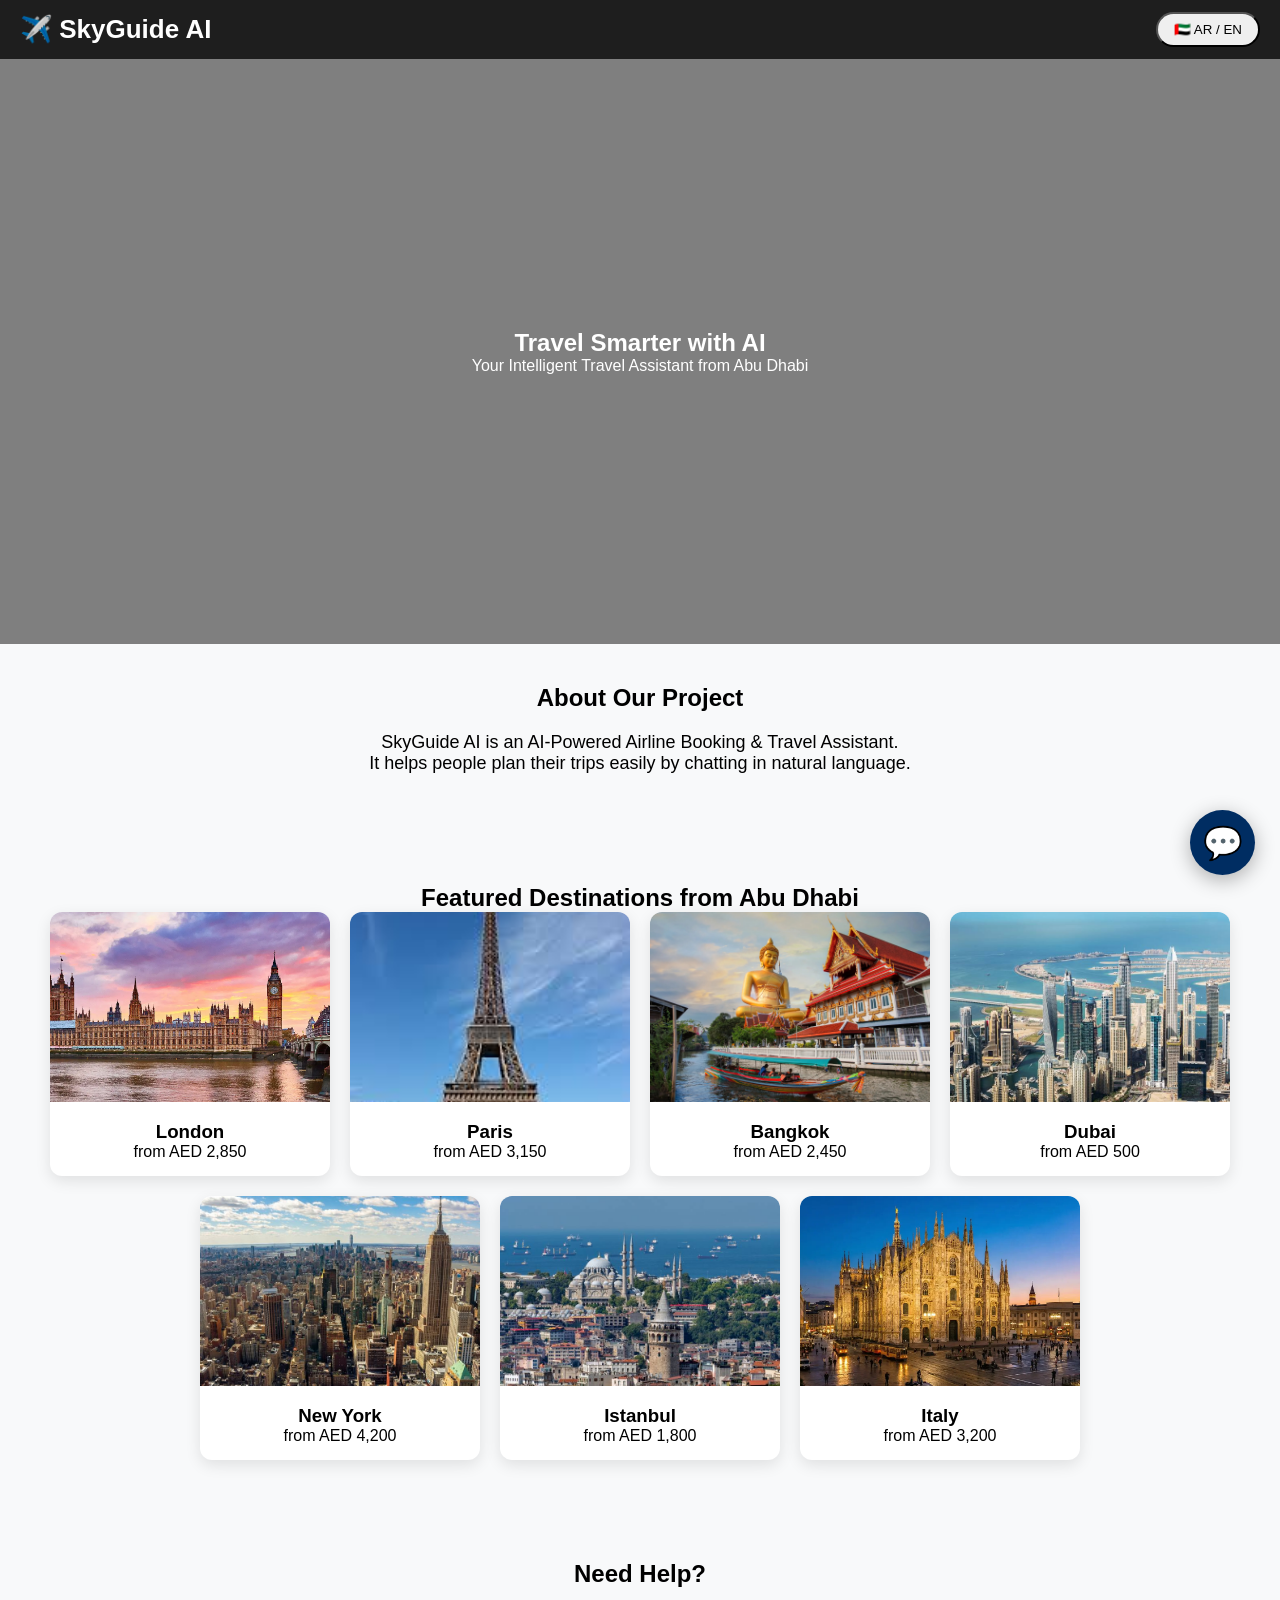
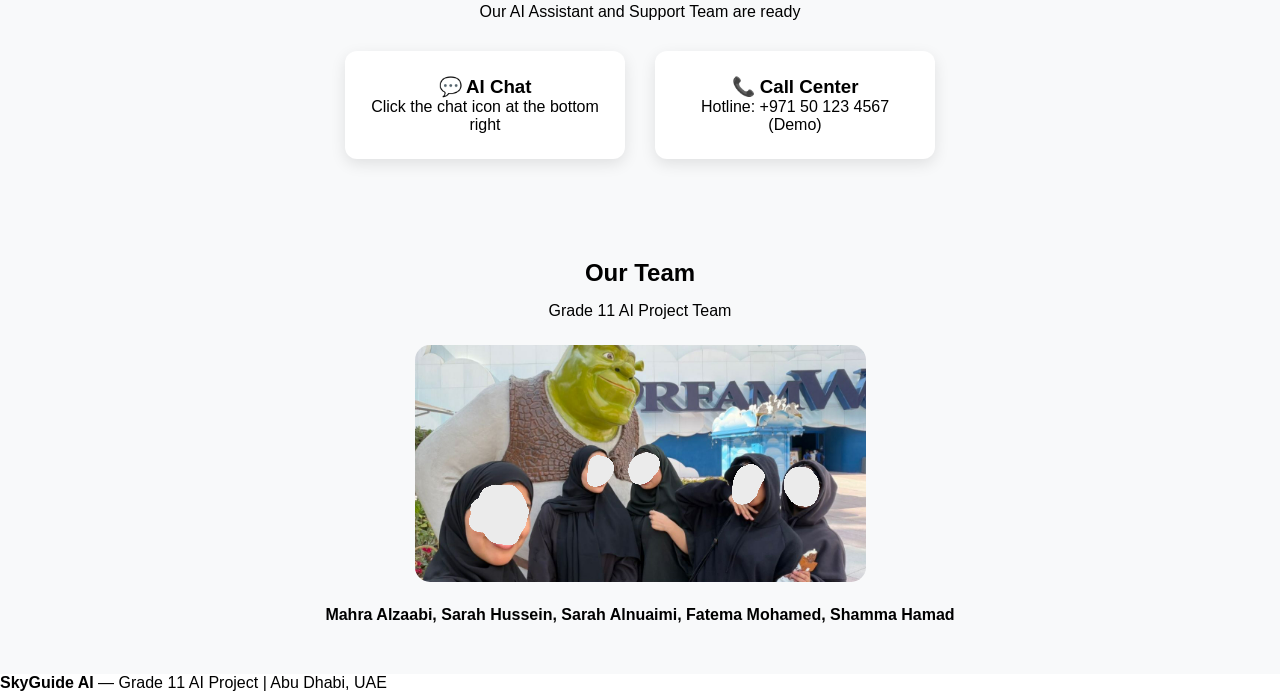
==== index.html @ c8ffbfa3 "Update index.html" ====
<!DOCTYPE html>
<html lang="en">
<head>
  <meta charset="UTF-8">
  <meta name="viewport" content="width=device-width, initial-scale=1.0">
  <title>SkyGuide AI - Smart Travel Assistant</title>
  <style>
    * { margin: 0; padding: 0; box-sizing: border-box; }
    body { font-family: 'Segoe UI', Arial, sans-serif; }

    header {
      background: #1e1e1e;
      color: white;
      padding: 12px 20px;
      display: flex;
      justify-content: space-between;
      align-items: center;
      position: sticky;
      top: 0;
      z-index: 100;
    }
    .logo { font-size: 26px; font-weight: bold; }

    .hero {
      background: linear-gradient(rgba(0,0,0,0.5), rgba(0,0,0,0.5)), url('https://source.unsplash.com/random/1600x900/?airplane') center/cover;
      height: 65vh;
      display: flex;
      align-items: center;
      justify-content: center;
      text-align: center;
      color: white;
    }

    section { padding: 50px 20px; }
    .destinations { background: #f8f9fa; text-align: center; }

    .cards {
      display: flex;
      justify-content: center;
      gap: 20px;
      flex-wrap: wrap;
    }
    .card {
      width: 280px;
      border-radius: 12px;
      overflow: hidden;
      box-shadow: 0 5px 15px rgba(0,0,0,0.1);
      background: white;
      cursor: pointer;
    }
    .card:hover { transform: scale(1.05); }
    .card img { width: 100%; height: 190px; object-fit: cover; }

    /* Help Section */
    .help-section {
      background: #f8f9fa;
      text-align: center;
      padding: 50px 20px;
    }

    /* Floating Chat Icon */
    .chat-icon {
      position: fixed;
      bottom: 25px;
      right: 25px;
      width: 65px;
      height: 65px;
      background: #002d62;
      color: white;
      border-radius: 50%;
      display: flex;
      align-items: center;
      justify-content: center;
      font-size: 32px;
      box-shadow: 0 5px 20px rgba(0,0,0,0.3);
      cursor: pointer;
      z-index: 999;
    }

    /* Chat Window */
    .chat-container {
      position: fixed;
      bottom: 100px;
      right: 25px;
      width: 380px;
      background: white;
      border-radius: 16px;
      box-shadow: 0 10px 30px rgba(0,0,0,0.3);
      overflow: hidden;
      z-index: 1000;
      display: none;
    }
    .chat-header {
      background: #002d62;
      color: white;
      padding: 12px 15px;
      display: flex;
      justify-content: space-between;
      align-items: center;
    }
    .chat-body {
      height: 420px;
      overflow-y: auto;
      padding: 15px;
      background: #f0f2f5;
    }
    .message {
      margin: 10px 0;
      padding: 12px 16px;
      border-radius: 18px;
      max-width: 85%;
    }
    .ai { background: #e5e5ea; color: black; }
    .user { background: #007aff; color: white; margin-left: auto; text-align: right; }

    .chat-input {
      padding: 12px;
      background: white;
      display: flex;
      gap: 8px;
    }
    .chat-input input {
      flex: 1;
      padding: 12px 16px;
      border: 1px solid #ccc;
      border-radius: 25px;
    }
    .chat-input button {
      padding: 0 24px;
      background: #002d62;
      color: white;
      border: none;
      border-radius: 25px;
      cursor: pointer;
    }
  </style>
</head>
<body>

  <header>
    <div class="logo">✈️ SkyGuide AI</div>
    <button onclick="switchLanguage()" style="padding:8px 16px; border-radius:20px;">🇦🇪 AR / EN</button>
  </header>

  <section class="hero">
    <div>
      <h1>Travel Smarter with AI</h1>
      <p>Your Intelligent Travel Assistant from Abu Dhabi</p>
    </div>
  </section>

  <section style="background:#f8f9fa; text-align:center; padding:40px 20px;">
    <h2>About Our Project</h2>
    <p style="max-width:800px; margin:20px auto; font-size:18px;">
      SkyGuide AI is an AI-Powered Airline Booking & Travel Assistant.<br>
      It helps people plan their trips easily by chatting in natural language.
    </p>
  </section>

  <section class="destinations">
    <h2>Featured Destinations from Abu Dhabi</h2>
    <div class="cards">
      <div class="card" onclick="showInfo('london')"><img src="lon2.webp" alt="London"><div style="padding:15px;"><h3>London</h3><p class="price">from AED 2,850</p></div></div>
      <div class="card" onclick="showInfo('paris')"><img src="paris1.jpg" alt="Paris"><div style="padding:15px;"><h3>Paris</h3><p class="price">from AED 3,150</p></div></div>
      <div class="card" onclick="showInfo('bangkok')"><img src="thai.jpg" alt="Bangkok"><div style="padding:15px;"><h3>Bangkok</h3><p class="price">from AED 2,450</p></div></div>
      <div class="card" onclick="showInfo('dubai')"><img src="dub1.jpg" alt="Dubai"><div style="padding:15px;"><h3>Dubai</h3><p class="price">from AED 500</p></div></div>
      <div class="card" onclick="showInfo('newyork')"><img src="new1.jpg" alt="New York"><div style="padding:15px;"><h3>New York</h3><p class="price">from AED 4,200</p></div></div>
      <div class="card" onclick="showInfo('istanbul')"><img src="ist1.jpg" alt="Istanbul"><div style="padding:15px;"><h3>Istanbul</h3><p class="price">from AED 1,800</p></div></div>
      <div class="card" onclick="showInfo('italy')"><img src="dum1.webp" alt="Italy"><div style="padding:15px;"><h3>Italy</h3><p class="price">from AED 3,200</p></div></div>
    </div>
  </section>

  <!-- Help / Call Center -->
  <section class="help-section" style="background:#f8f9fa; text-align:center; padding:50px 20px;">
    <h2>Need Help?</h2>
    <p style="margin:15px 0 30px;">Our AI Assistant and Support Team are ready</p>
    <div style="display:flex; justify-content:center; gap:30px; flex-wrap:wrap;">
      <div style="background:white; padding:25px; border-radius:12px; width:280px; box-shadow:0 5px 15px rgba(0,0,0,0.1);">
        <h3>💬 AI Chat</h3>
        <p>Click the chat icon at the bottom right</p>
      </div>
      <div style="background:white; padding:25px; border-radius:12px; width:280px; box-shadow:0 5px 15px rgba(0,0,0,0.1);">
        <h3>📞 Call Center</h3>
        <p>Hotline: +971 50 123 4567<br>(Demo)</p>
      </div>
    </div>
  </section>

  <!-- Our Team -->
  <section style="text-align:center; padding:50px 20px; background:#f8f9fa;">
    <h2>Our Team</h2>
    <p style="margin:15px 0 25px;">Grade 11 AI Project Team</p>
    <img src="ourteam.png" alt="Our Team" style="max-width:650px; border-radius:15px;">
    <p style="margin-top:20px; font-weight:bold;">
      Mahra Alzaabi, Sarah Hussein, Sarah Alnuaimi, Fatema Mohamed, Shamma Hamad
    </p>
  </section>

  <!-- Floating Chat Icon -->
  <div class="chat-icon" id="chatIcon" onclick="toggleChat()">💬</div>

  <!-- Chat Window -->
  <div class="chat-container" id="chatContainer">
    <div class="chat-header">
      <span>SkyGuide AI Assistant</span>
      <button onclick="toggleChat()" style="background:none;border:none;color:white;font-size:24px;">×</button>
    </div>
    <div class="chat-body" id="chatBody">
      <div class="message ai">Hello! How can I help you with your trip today?</div>
    </div>
    <div class="chat-input">
      <input type="text" id="userInput" placeholder="Ask anything..." onkeypress="handleKey(event)">
      <button onclick="sendMessage()">Send</button>
    </div>
  </div>

  <footer>
    <p><strong>SkyGuide AI</strong> — Grade 11 AI Project | Abu Dhabi, UAE</p>
  </footer>

  <script>
    function toggleChat() {
      const chat = document.getElementById('chatContainer');
      const icon = document.getElementById('chatIcon');
      if (chat.style.display === "block") {
        chat.style.display = "none";
        icon.style.display = "flex";
      } else {
        chat.style.display = "block";
        icon.style.display = "none";
      }
    }

    function sendMessage() {
      const input = document.getElementById("userInput");
      const text = input.value.trim();
      if (!text) return;

      const chatBody = document.getElementById("chatBody");
      chatBody.innerHTML += `<div class="message user">${text}</div>`;

      setTimeout(() => {
        let reply = "I'm here to help! Where would you like to travel?";
        const lower = text.toLowerCase();
        if (lower.includes("london")) reply = "London flights start from AED 2,850 (7h 30m direct).";
        else if (lower.includes("paris")) reply = "Paris flights start from AED 3,150 (7h 10m direct).";
        else if (lower.includes("bangkok") || lower.includes("thailand")) reply = "Bangkok flights start from AED 2,450 (6h 45m direct).";

        chatBody.innerHTML += `<div class="message ai">${reply}</div>`;
        chatBody.scrollTop = chatBody.scrollHeight;
      }, 600);

      input.value = "";
    }

    function handleKey(e) {
      if (e.key === "Enter") sendMessage();
    }

    function showInfo(city) {
      alert("More details about " + city + " coming soon.");
    }

    function switchLanguage() {
      alert("AR / EN Language Switch Ready");
    }
  </script>
</body>
</html>
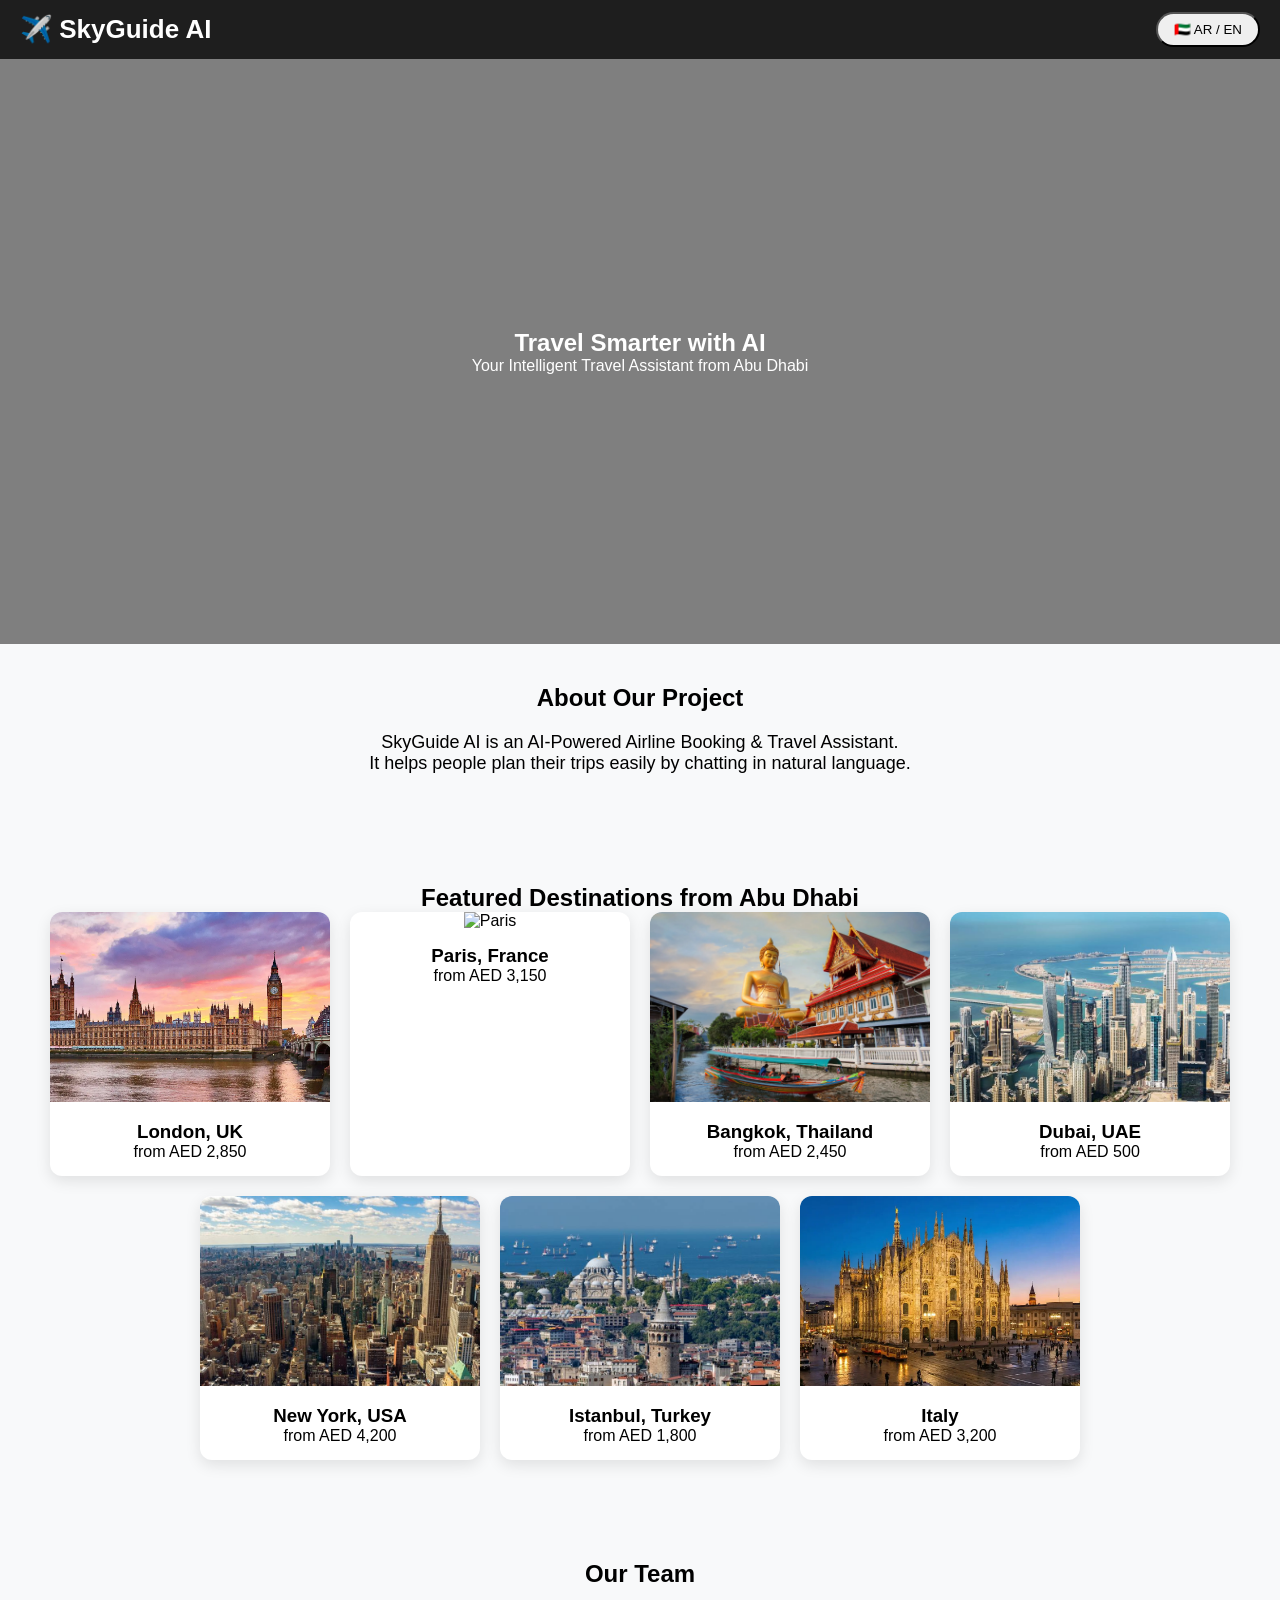
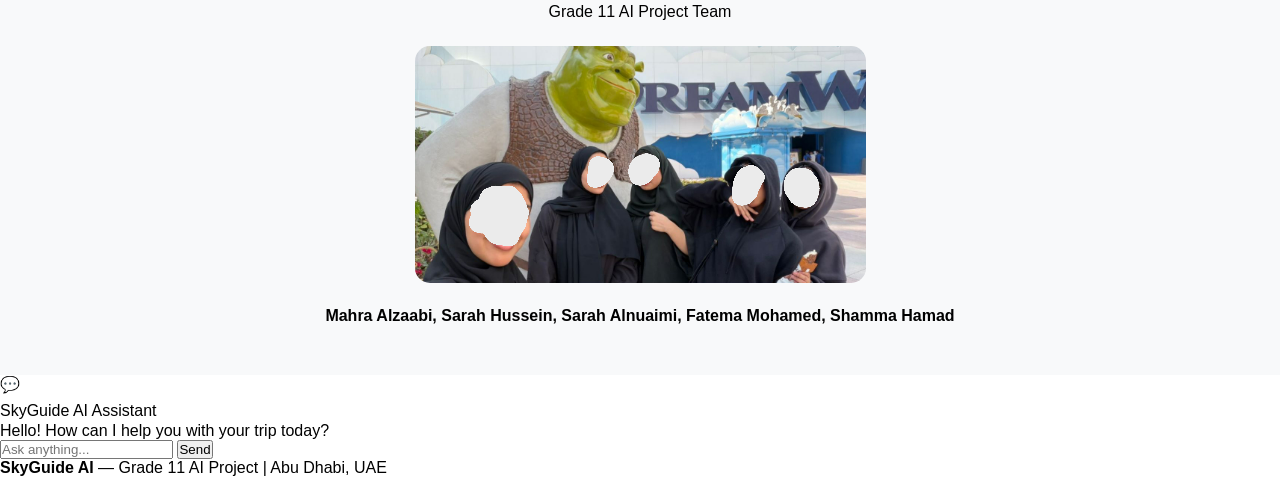
==== commit c4fe5061: "Update index.html" ====
--- a/index.html
+++ b/index.html
@@ -50,89 +50,6 @@
     }
     .card:hover { transform: scale(1.05); }
     .card img { width: 100%; height: 190px; object-fit: cover; }
-
-    /* Help Section */
-    .help-section {
-      background: #f8f9fa;
-      text-align: center;
-      padding: 50px 20px;
-    }
-
-    /* Floating Chat Icon */
-    .chat-icon {
-      position: fixed;
-      bottom: 25px;
-      right: 25px;
-      width: 65px;
-      height: 65px;
-      background: #002d62;
-      color: white;
-      border-radius: 50%;
-      display: flex;
-      align-items: center;
-      justify-content: center;
-      font-size: 32px;
-      box-shadow: 0 5px 20px rgba(0,0,0,0.3);
-      cursor: pointer;
-      z-index: 999;
-    }
-
-    /* Chat Window */
-    .chat-container {
-      position: fixed;
-      bottom: 100px;
-      right: 25px;
-      width: 380px;
-      background: white;
-      border-radius: 16px;
-      box-shadow: 0 10px 30px rgba(0,0,0,0.3);
-      overflow: hidden;
-      z-index: 1000;
-      display: none;
-    }
-    .chat-header {
-      background: #002d62;
-      color: white;
-      padding: 12px 15px;
-      display: flex;
-      justify-content: space-between;
-      align-items: center;
-    }
-    .chat-body {
-      height: 420px;
-      overflow-y: auto;
-      padding: 15px;
-      background: #f0f2f5;
-    }
-    .message {
-      margin: 10px 0;
-      padding: 12px 16px;
-      border-radius: 18px;
-      max-width: 85%;
-    }
-    .ai { background: #e5e5ea; color: black; }
-    .user { background: #007aff; color: white; margin-left: auto; text-align: right; }
-
-    .chat-input {
-      padding: 12px;
-      background: white;
-      display: flex;
-      gap: 8px;
-    }
-    .chat-input input {
-      flex: 1;
-      padding: 12px 16px;
-      border: 1px solid #ccc;
-      border-radius: 25px;
-    }
-    .chat-input button {
-      padding: 0 24px;
-      background: #002d62;
-      color: white;
-      border: none;
-      border-radius: 25px;
-      cursor: pointer;
-    }
   </style>
 </head>
 <body>
@@ -160,33 +77,37 @@
   <section class="destinations">
     <h2>Featured Destinations from Abu Dhabi</h2>
     <div class="cards">
-      <div class="card" onclick="showInfo('london')"><img src="lon2.webp" alt="London"><div style="padding:15px;"><h3>London</h3><p class="price">from AED 2,850</p></div></div>
-      <div class="card" onclick="showInfo('paris')"><img src="paris1.jpg" alt="Paris"><div style="padding:15px;"><h3>Paris</h3><p class="price">from AED 3,150</p></div></div>
-      <div class="card" onclick="showInfo('bangkok')"><img src="thai.jpg" alt="Bangkok"><div style="padding:15px;"><h3>Bangkok</h3><p class="price">from AED 2,450</p></div></div>
-      <div class="card" onclick="showInfo('dubai')"><img src="dub1.jpg" alt="Dubai"><div style="padding:15px;"><h3>Dubai</h3><p class="price">from AED 500</p></div></div>
-      <div class="card" onclick="showInfo('newyork')"><img src="new1.jpg" alt="New York"><div style="padding:15px;"><h3>New York</h3><p class="price">from AED 4,200</p></div></div>
-      <div class="card" onclick="showInfo('istanbul')"><img src="ist1.jpg" alt="Istanbul"><div style="padding:15px;"><h3>Istanbul</h3><p class="price">from AED 1,800</p></div></div>
-      <div class="card" onclick="showInfo('italy')"><img src="dum1.webp" alt="Italy"><div style="padding:15px;"><h3>Italy</h3><p class="price">from AED 3,200</p></div></div>
-    </div>
-  </section>
-
-  <!-- Help / Call Center -->
-  <section class="help-section" style="background:#f8f9fa; text-align:center; padding:50px 20px;">
-    <h2>Need Help?</h2>
-    <p style="margin:15px 0 30px;">Our AI Assistant and Support Team are ready</p>
-    <div style="display:flex; justify-content:center; gap:30px; flex-wrap:wrap;">
-      <div style="background:white; padding:25px; border-radius:12px; width:280px; box-shadow:0 5px 15px rgba(0,0,0,0.1);">
-        <h3>💬 AI Chat</h3>
-        <p>Click the chat icon at the bottom right</p>
+      <div class="card" onclick="showInfo('london')">
+        <img src="lon2.webp" alt="London">
+        <div style="padding:15px;"><h3>London, UK</h3><p class="price">from AED 2,850</p></div>
       </div>
-      <div style="background:white; padding:25px; border-radius:12px; width:280px; box-shadow:0 5px 15px rgba(0,0,0,0.1);">
-        <h3>📞 Call Center</h3>
-        <p>Hotline: +971 50 123 4567<br>(Demo)</p>
+      <div class="card" onclick="showInfo('paris')">
+        <img src="par1.jpg" alt="Paris">
+        <div style="padding:15px;"><h3>Paris, France</h3><p class="price">from AED 3,150</p></div>
+      </div>
+      <div class="card" onclick="showInfo('bangkok')">
+        <img src="thai.jpg" alt="Bangkok">
+        <div style="padding:15px;"><h3>Bangkok, Thailand</h3><p class="price">from AED 2,450</p></div>
+      </div>
+      <div class="card" onclick="showInfo('dubai')">
+        <img src="dub1.jpg" alt="Dubai">
+        <div style="padding:15px;"><h3>Dubai, UAE</h3><p class="price">from AED 500</p></div>
+      </div>
+      <div class="card" onclick="showInfo('newyork')">
+        <img src="new1.jpg" alt="New York">
+        <div style="padding:15px;"><h3>New York, USA</h3><p class="price">from AED 4,200</p></div>
+      </div>
+      <div class="card" onclick="showInfo('istanbul')">
+        <img src="ist1.jpg" alt="Istanbul">
+        <div style="padding:15px;"><h3>Istanbul, Turkey</h3><p class="price">from AED 1,800</p></div>
+      </div>
+      <div class="card" onclick="showInfo('italy')">
+        <img src="dum1.webp" alt="Italy">
+        <div style="padding:15px;"><h3>Italy</h3><p class="price">from AED 3,200</p></div>
       </div>
     </div>
   </section>
 
-  <!-- Our Team -->
   <section style="text-align:center; padding:50px 20px; background:#f8f9fa;">
     <h2>Our Team</h2>
     <p style="margin:15px 0 25px;">Grade 11 AI Project Team</p>
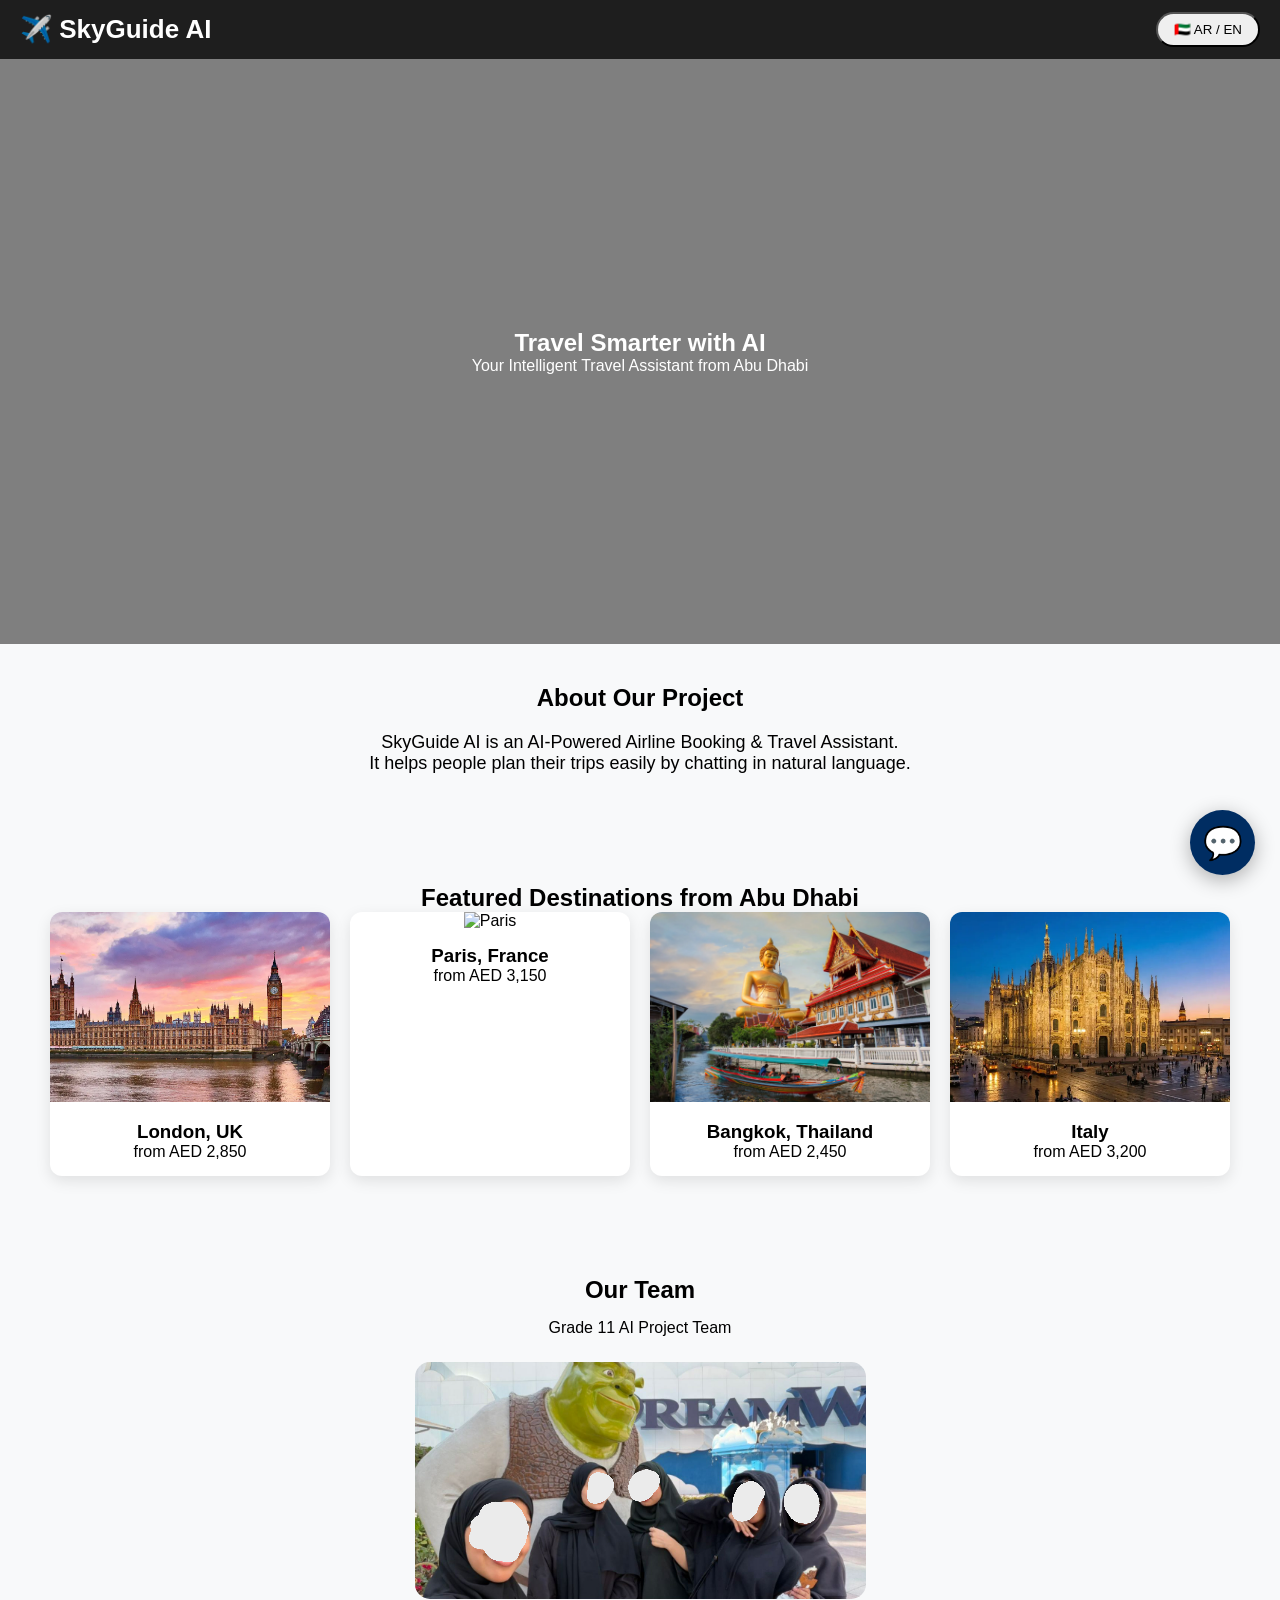
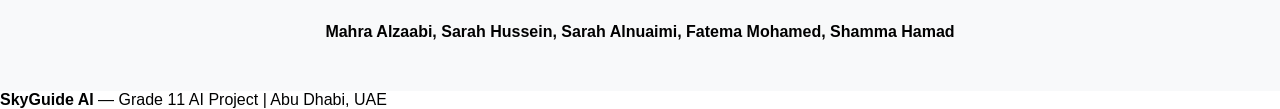
==== commit cc0713bb: "Update index.html" ====
--- a/index.html
+++ b/index.html
@@ -50,6 +50,82 @@
     }
     .card:hover { transform: scale(1.05); }
     .card img { width: 100%; height: 190px; object-fit: cover; }
+
+    /* Floating Chat Icon */
+    .chat-icon {
+      position: fixed;
+      bottom: 25px;
+      right: 25px;
+      width: 65px;
+      height: 65px;
+      background: #002d62;
+      color: white;
+      border-radius: 50%;
+      display: flex;
+      align-items: center;
+      justify-content: center;
+      font-size: 32px;
+      box-shadow: 0 5px 20px rgba(0,0,0,0.3);
+      cursor: pointer;
+      z-index: 999;
+    }
+
+    /* Chat Window */
+    .chat-container {
+      position: fixed;
+      bottom: 100px;
+      right: 25px;
+      width: 380px;
+      background: white;
+      border-radius: 16px;
+      box-shadow: 0 10px 30px rgba(0,0,0,0.3);
+      overflow: hidden;
+      z-index: 1000;
+      display: none;
+    }
+    .chat-header {
+      background: #002d62;
+      color: white;
+      padding: 12px 15px;
+      display: flex;
+      justify-content: space-between;
+      align-items: center;
+    }
+    .chat-body {
+      height: 420px;
+      overflow-y: auto;
+      padding: 15px;
+      background: #f0f2f5;
+    }
+    .message {
+      margin: 10px 0;
+      padding: 12px 16px;
+      border-radius: 18px;
+      max-width: 85%;
+    }
+    .ai { background: #e5e5ea; color: black; }
+    .user { background: #007aff; color: white; margin-left: auto; text-align: right; }
+
+    .chat-input {
+      padding: 12px;
+      background: white;
+      display: flex;
+      gap: 8px;
+    }
+    .chat-input input {
+      flex: 1;
+      padding: 12px 16px;
+      border: 1px solid #ccc;
+      border-radius: 25px;
+    }
+    .chat-input button {
+      padding: 0 24px;
+      background: #002d62;
+      color: white;
+      border: none;
+      border-radius: 25px;
+      cursor: pointer;
+    }
   </style>
 </head>
 <body>
@@ -88,18 +164,6 @@
       <div class="card" onclick="showInfo('bangkok')">
         <img src="thai.jpg" alt="Bangkok">
         <div style="padding:15px;"><h3>Bangkok, Thailand</h3><p class="price">from AED 2,450</p></div>
-      </div>
-      <div class="card" onclick="showInfo('dubai')">
-        <img src="dub1.jpg" alt="Dubai">
-        <div style="padding:15px;"><h3>Dubai, UAE</h3><p class="price">from AED 500</p></div>
-      </div>
-      <div class="card" onclick="showInfo('newyork')">
-        <img src="new1.jpg" alt="New York">
-        <div style="padding:15px;"><h3>New York, USA</h3><p class="price">from AED 4,200</p></div>
-      </div>
-      <div class="card" onclick="showInfo('istanbul')">
-        <img src="ist1.jpg" alt="Istanbul">
-        <div style="padding:15px;"><h3>Istanbul, Turkey</h3><p class="price">from AED 1,800</p></div>
       </div>
       <div class="card" onclick="showInfo('italy')">
         <img src="dum1.webp" alt="Italy">
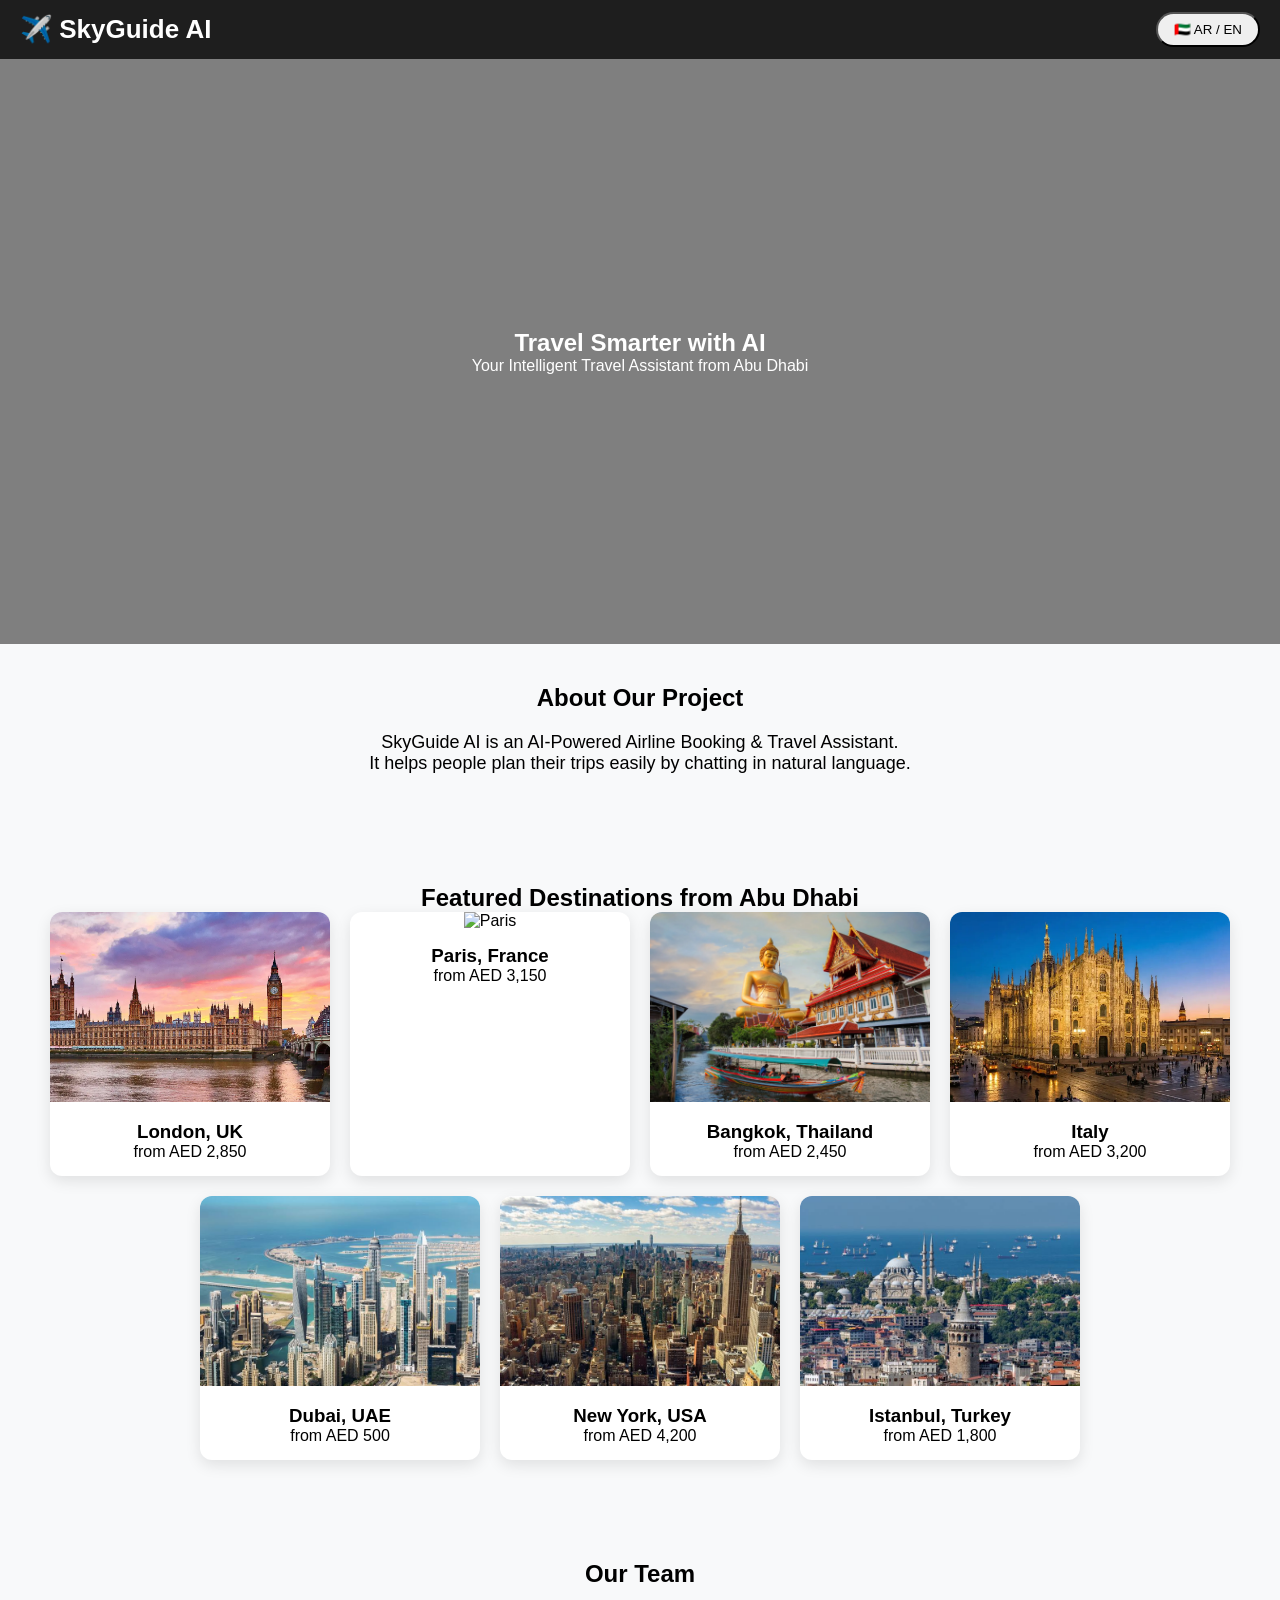
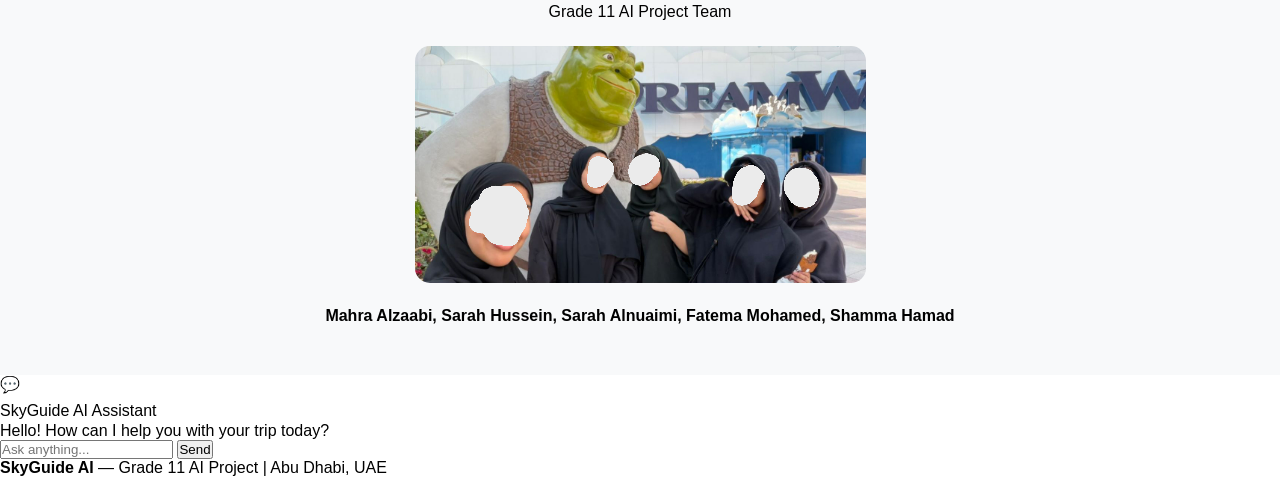
==== commit e6c4d572: "Update index.html" ====
--- a/index.html
+++ b/index.html
@@ -50,82 +50,6 @@
     }
     .card:hover { transform: scale(1.05); }
     .card img { width: 100%; height: 190px; object-fit: cover; }
-
-    /* Floating Chat Icon */
-    .chat-icon {
-      position: fixed;
-      bottom: 25px;
-      right: 25px;
-      width: 65px;
-      height: 65px;
-      background: #002d62;
-      color: white;
-      border-radius: 50%;
-      display: flex;
-      align-items: center;
-      justify-content: center;
-      font-size: 32px;
-      box-shadow: 0 5px 20px rgba(0,0,0,0.3);
-      cursor: pointer;
-      z-index: 999;
-    }
-
-    /* Chat Window */
-    .chat-container {
-      position: fixed;
-      bottom: 100px;
-      right: 25px;
-      width: 380px;
-      background: white;
-      border-radius: 16px;
-      box-shadow: 0 10px 30px rgba(0,0,0,0.3);
-      overflow: hidden;
-      z-index: 1000;
-      display: none;
-    }
-    .chat-header {
-      background: #002d62;
-      color: white;
-      padding: 12px 15px;
-      display: flex;
-      justify-content: space-between;
-      align-items: center;
-    }
-    .chat-body {
-      height: 420px;
-      overflow-y: auto;
-      padding: 15px;
-      background: #f0f2f5;
-    }
-    .message {
-      margin: 10px 0;
-      padding: 12px 16px;
-      border-radius: 18px;
-      max-width: 85%;
-    }
-    .ai { background: #e5e5ea; color: black; }
-    .user { background: #007aff; color: white; margin-left: auto; text-align: right; }
-
-    .chat-input {
-      padding: 12px;
-      background: white;
-      display: flex;
-      gap: 8px;
-    }
-    .chat-input input {
-      flex: 1;
-      padding: 12px 16px;
-      border: 1px solid #ccc;
-      border-radius: 25px;
-    }
-    .chat-input button {
-      padding: 0 24px;
-      background: #002d62;
-      color: white;
-      border: none;
-      border-radius: 25px;
-      cursor: pointer;
-    }
   </style>
 </head>
 <body>
@@ -168,6 +92,18 @@
       <div class="card" onclick="showInfo('italy')">
         <img src="dum1.webp" alt="Italy">
         <div style="padding:15px;"><h3>Italy</h3><p class="price">from AED 3,200</p></div>
+      </div>
+      <div class="card" onclick="showInfo('dubai')">
+        <img src="dub1.jpg" alt="Dubai">
+        <div style="padding:15px;"><h3>Dubai, UAE</h3><p class="price">from AED 500</p></div>
+      </div>
+      <div class="card" onclick="showInfo('newyork')">
+        <img src="new1.jpg" alt="New York">
+        <div style="padding:15px;"><h3>New York, USA</h3><p class="price">from AED 4,200</p></div>
+      </div>
+      <div class="card" onclick="showInfo('istanbul')">
+        <img src="ist1.jpg" alt="Istanbul">
+        <div style="padding:15px;"><h3>Istanbul, Turkey</h3><p class="price">from AED 1,800</p></div>
       </div>
     </div>
   </section>
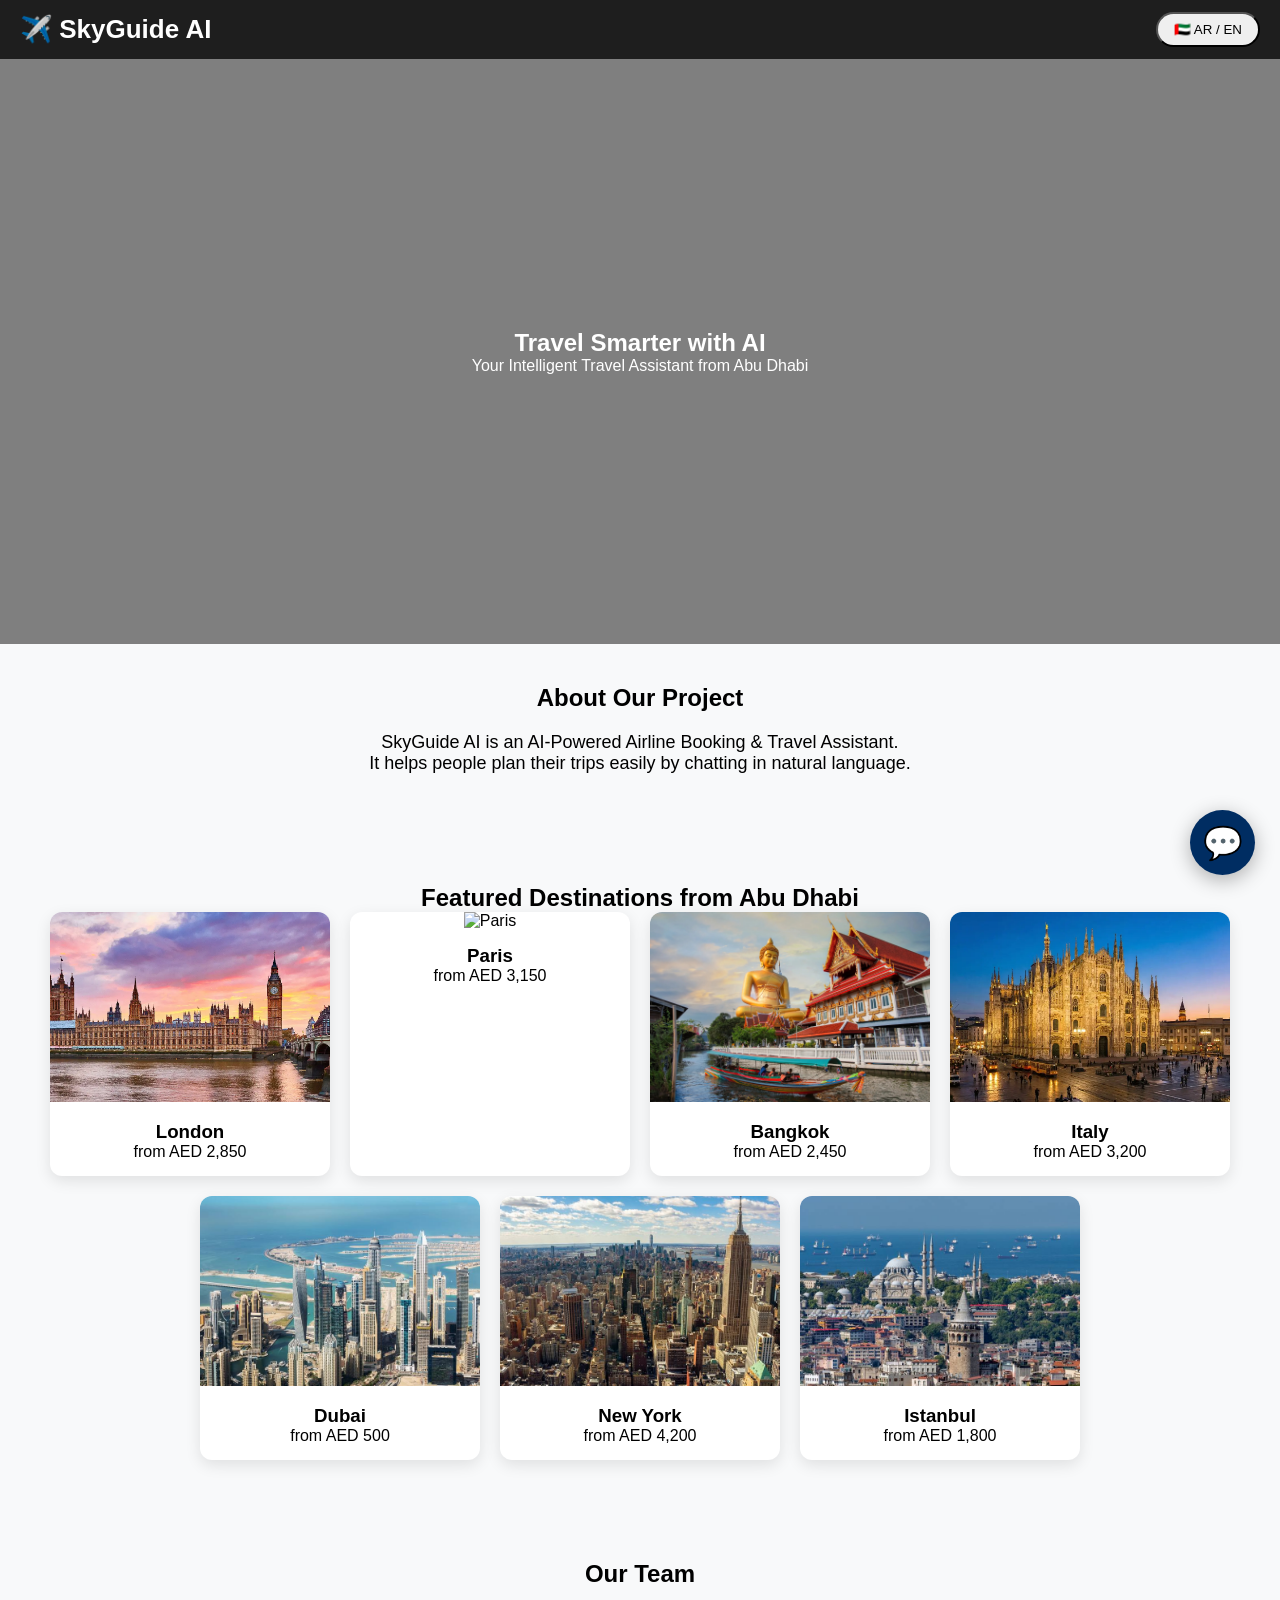
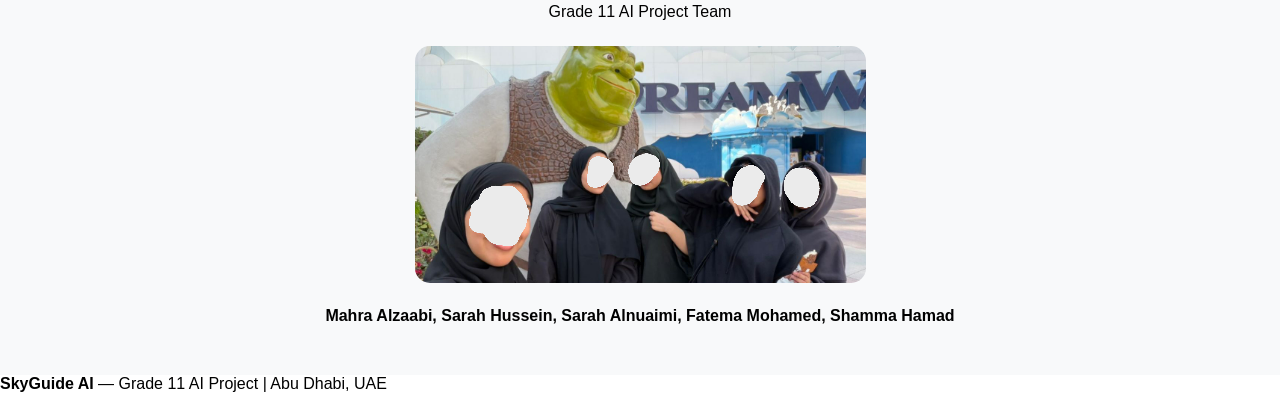
==== commit fdaa8d77: "Update index.html" ====
--- a/index.html
+++ b/index.html
@@ -50,6 +50,82 @@
     }
     .card:hover { transform: scale(1.05); }
     .card img { width: 100%; height: 190px; object-fit: cover; }
+
+    /* Floating Chat Icon */
+    .chat-icon {
+      position: fixed;
+      bottom: 25px;
+      right: 25px;
+      width: 65px;
+      height: 65px;
+      background: #002d62;
+      color: white;
+      border-radius: 50%;
+      display: flex;
+      align-items: center;
+      justify-content: center;
+      font-size: 32px;
+      box-shadow: 0 5px 20px rgba(0,0,0,0.3);
+      cursor: pointer;
+      z-index: 999;
+    }
+
+    /* Chat Window */
+    .chat-container {
+      position: fixed;
+      bottom: 100px;
+      right: 25px;
+      width: 380px;
+      background: white;
+      border-radius: 16px;
+      box-shadow: 0 10px 30px rgba(0,0,0,0.3);
+      overflow: hidden;
+      z-index: 1000;
+      display: none;
+    }
+    .chat-header {
+      background: #002d62;
+      color: white;
+      padding: 12px 15px;
+      display: flex;
+      justify-content: space-between;
+      align-items: center;
+    }
+    .chat-body {
+      height: 420px;
+      overflow-y: auto;
+      padding: 15px;
+      background: #f0f2f5;
+    }
+    .message {
+      margin: 10px 0;
+      padding: 12px 16px;
+      border-radius: 18px;
+      max-width: 85%;
+    }
+    .ai { background: #e5e5ea; color: black; }
+    .user { background: #007aff; color: white; margin-left: auto; text-align: right; }
+
+    .chat-input {
+      padding: 12px;
+      background: white;
+      display: flex;
+      gap: 8px;
+    }
+    .chat-input input {
+      flex: 1;
+      padding: 12px 16px;
+      border: 1px solid #ccc;
+      border-radius: 25px;
+    }
+    .chat-input button {
+      padding: 0 24px;
+      background: #002d62;
+      color: white;
+      border: none;
+      border-radius: 25px;
+      cursor: pointer;
+    }
   </style>
 </head>
 <body>
@@ -77,34 +153,13 @@
   <section class="destinations">
     <h2>Featured Destinations from Abu Dhabi</h2>
     <div class="cards">
-      <div class="card" onclick="showInfo('london')">
-        <img src="lon2.webp" alt="London">
-        <div style="padding:15px;"><h3>London, UK</h3><p class="price">from AED 2,850</p></div>
-      </div>
-      <div class="card" onclick="showInfo('paris')">
-        <img src="par1.jpg" alt="Paris">
-        <div style="padding:15px;"><h3>Paris, France</h3><p class="price">from AED 3,150</p></div>
-      </div>
-      <div class="card" onclick="showInfo('bangkok')">
-        <img src="thai.jpg" alt="Bangkok">
-        <div style="padding:15px;"><h3>Bangkok, Thailand</h3><p class="price">from AED 2,450</p></div>
-      </div>
-      <div class="card" onclick="showInfo('italy')">
-        <img src="dum1.webp" alt="Italy">
-        <div style="padding:15px;"><h3>Italy</h3><p class="price">from AED 3,200</p></div>
-      </div>
-      <div class="card" onclick="showInfo('dubai')">
-        <img src="dub1.jpg" alt="Dubai">
-        <div style="padding:15px;"><h3>Dubai, UAE</h3><p class="price">from AED 500</p></div>
-      </div>
-      <div class="card" onclick="showInfo('newyork')">
-        <img src="new1.jpg" alt="New York">
-        <div style="padding:15px;"><h3>New York, USA</h3><p class="price">from AED 4,200</p></div>
-      </div>
-      <div class="card" onclick="showInfo('istanbul')">
-        <img src="ist1.jpg" alt="Istanbul">
-        <div style="padding:15px;"><h3>Istanbul, Turkey</h3><p class="price">from AED 1,800</p></div>
-      </div>
+      <div class="card" onclick="showInfo('london')"><img src="lon2.webp" alt="London"><div style="padding:15px;"><h3>London</h3><p class="price">from AED 2,850</p></div></div>
+      <div class="card" onclick="showInfo('paris')"><img src="par1.jpg" alt="Paris"><div style="padding:15px;"><h3>Paris</h3><p class="price">from AED 3,150</p></div></div>
+      <div class="card" onclick="showInfo('bangkok')"><img src="thai.jpg" alt="Bangkok"><div style="padding:15px;"><h3>Bangkok</h3><p class="price">from AED 2,450</p></div></div>
+      <div class="card" onclick="showInfo('italy')"><img src="dum1.webp" alt="Italy"><div style="padding:15px;"><h3>Italy</h3><p class="price">from AED 3,200</p></div></div>
+      <div class="card" onclick="showInfo('dubai')"><img src="dub1.jpg" alt="Dubai"><div style="padding:15px;"><h3>Dubai</h3><p class="price">from AED 500</p></div></div>
+      <div class="card" onclick="showInfo('newyork')"><img src="new1.jpg" alt="New York"><div style="padding:15px;"><h3>New York</h3><p class="price">from AED 4,200</p></div></div>
+      <div class="card" onclick="showInfo('istanbul')"><img src="ist1.jpg" alt="Istanbul"><div style="padding:15px;"><h3>Istanbul</h3><p class="price">from AED 1,800</p></div></div>
     </div>
   </section>
 
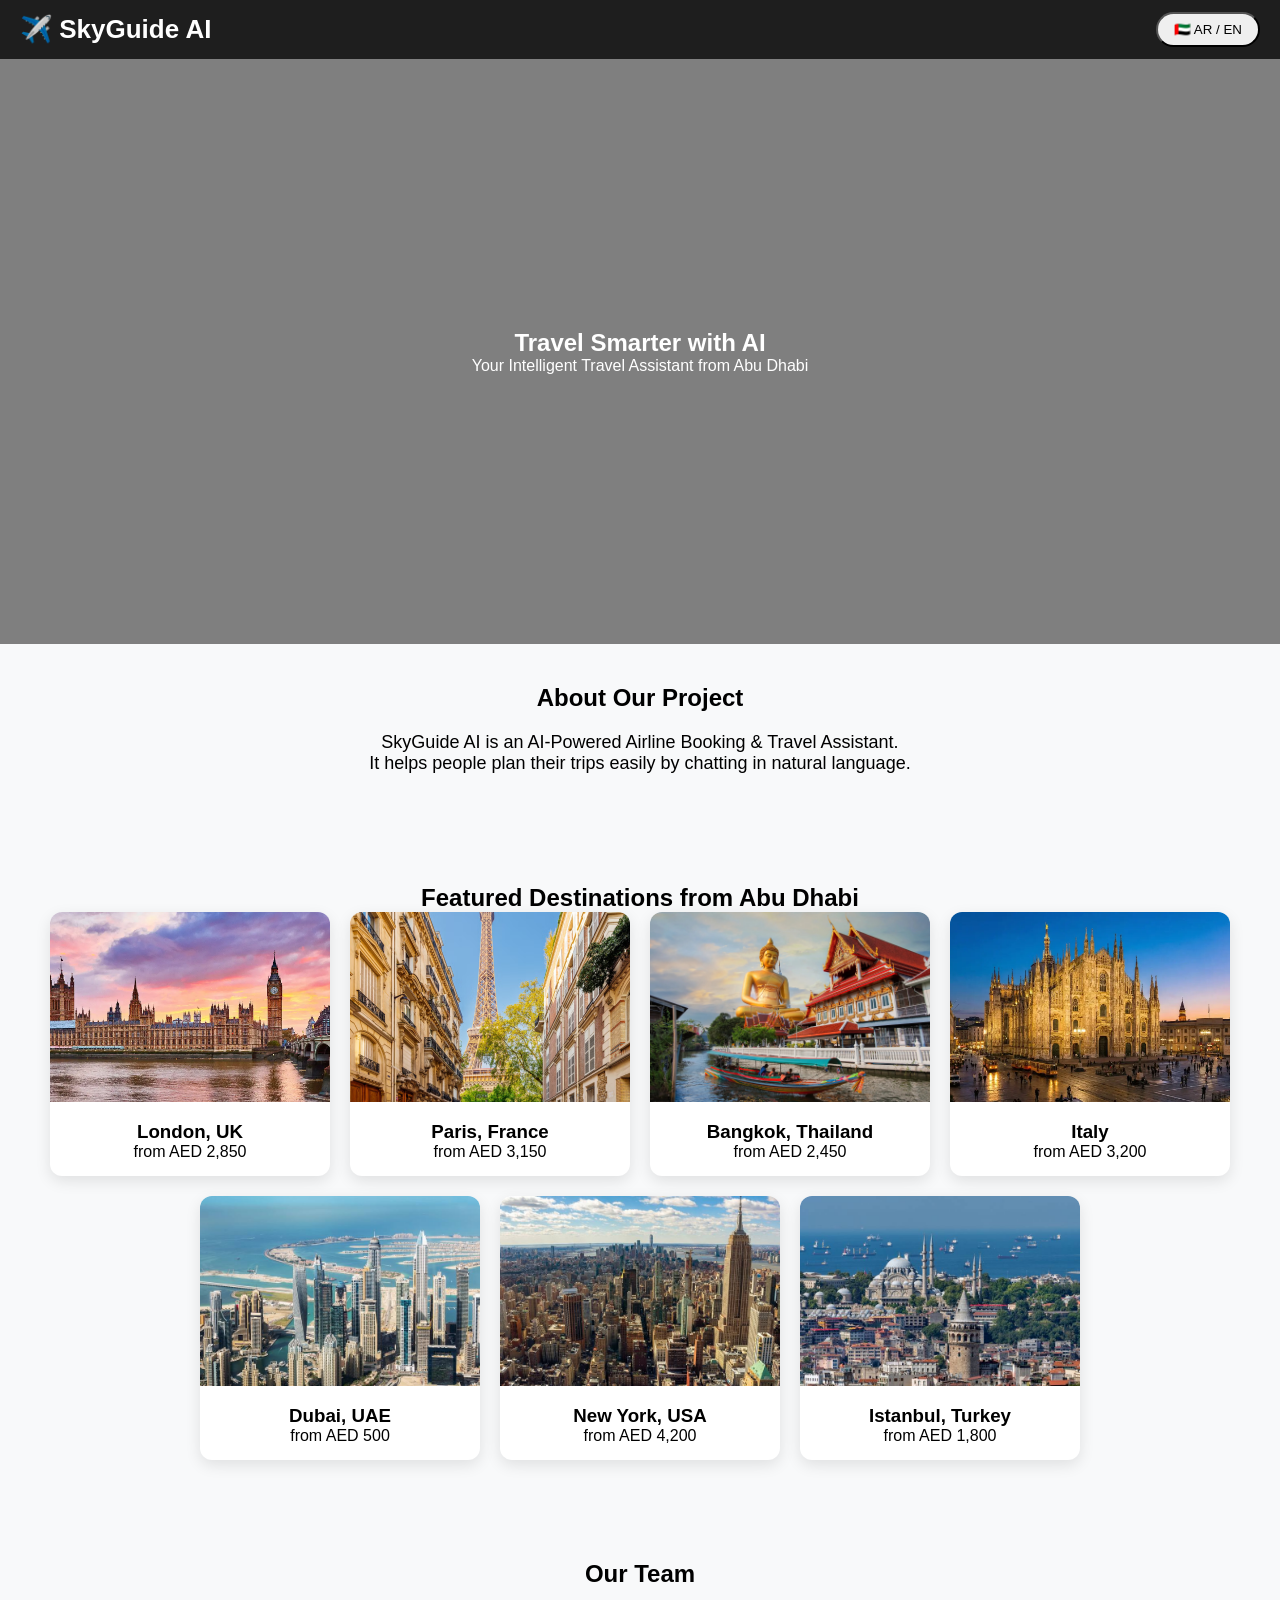
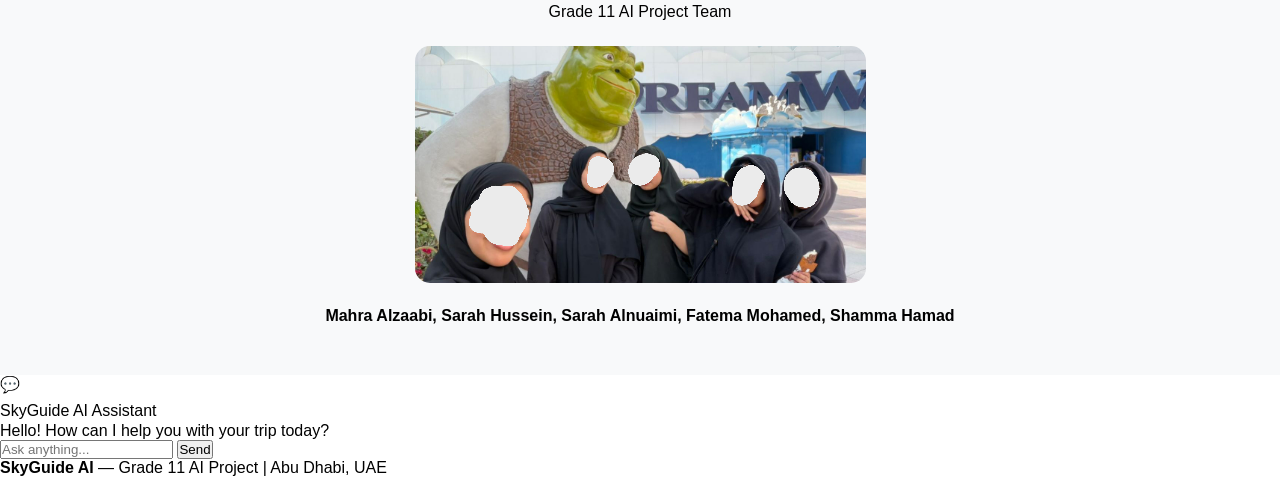
==== commit 77304605: "Update index.html" ====
--- a/index.html
+++ b/index.html
@@ -50,82 +50,6 @@
     }
     .card:hover { transform: scale(1.05); }
     .card img { width: 100%; height: 190px; object-fit: cover; }
-
-    /* Floating Chat Icon */
-    .chat-icon {
-      position: fixed;
-      bottom: 25px;
-      right: 25px;
-      width: 65px;
-      height: 65px;
-      background: #002d62;
-      color: white;
-      border-radius: 50%;
-      display: flex;
-      align-items: center;
-      justify-content: center;
-      font-size: 32px;
-      box-shadow: 0 5px 20px rgba(0,0,0,0.3);
-      cursor: pointer;
-      z-index: 999;
-    }
-
-    /* Chat Window */
-    .chat-container {
-      position: fixed;
-      bottom: 100px;
-      right: 25px;
-      width: 380px;
-      background: white;
-      border-radius: 16px;
-      box-shadow: 0 10px 30px rgba(0,0,0,0.3);
-      overflow: hidden;
-      z-index: 1000;
-      display: none;
-    }
-    .chat-header {
-      background: #002d62;
-      color: white;
-      padding: 12px 15px;
-      display: flex;
-      justify-content: space-between;
-      align-items: center;
-    }
-    .chat-body {
-      height: 420px;
-      overflow-y: auto;
-      padding: 15px;
-      background: #f0f2f5;
-    }
-    .message {
-      margin: 10px 0;
-      padding: 12px 16px;
-      border-radius: 18px;
-      max-width: 85%;
-    }
-    .ai { background: #e5e5ea; color: black; }
-    .user { background: #007aff; color: white; margin-left: auto; text-align: right; }
-
-    .chat-input {
-      padding: 12px;
-      background: white;
-      display: flex;
-      gap: 8px;
-    }
-    .chat-input input {
-      flex: 1;
-      padding: 12px 16px;
-      border: 1px solid #ccc;
-      border-radius: 25px;
-    }
-    .chat-input button {
-      padding: 0 24px;
-      background: #002d62;
-      color: white;
-      border: none;
-      border-radius: 25px;
-      cursor: pointer;
-    }
   </style>
 </head>
 <body>
@@ -153,13 +77,34 @@
   <section class="destinations">
     <h2>Featured Destinations from Abu Dhabi</h2>
     <div class="cards">
-      <div class="card" onclick="showInfo('london')"><img src="lon2.webp" alt="London"><div style="padding:15px;"><h3>London</h3><p class="price">from AED 2,850</p></div></div>
-      <div class="card" onclick="showInfo('paris')"><img src="par1.jpg" alt="Paris"><div style="padding:15px;"><h3>Paris</h3><p class="price">from AED 3,150</p></div></div>
-      <div class="card" onclick="showInfo('bangkok')"><img src="thai.jpg" alt="Bangkok"><div style="padding:15px;"><h3>Bangkok</h3><p class="price">from AED 2,450</p></div></div>
-      <div class="card" onclick="showInfo('italy')"><img src="dum1.webp" alt="Italy"><div style="padding:15px;"><h3>Italy</h3><p class="price">from AED 3,200</p></div></div>
-      <div class="card" onclick="showInfo('dubai')"><img src="dub1.jpg" alt="Dubai"><div style="padding:15px;"><h3>Dubai</h3><p class="price">from AED 500</p></div></div>
-      <div class="card" onclick="showInfo('newyork')"><img src="new1.jpg" alt="New York"><div style="padding:15px;"><h3>New York</h3><p class="price">from AED 4,200</p></div></div>
-      <div class="card" onclick="showInfo('istanbul')"><img src="ist1.jpg" alt="Istanbul"><div style="padding:15px;"><h3>Istanbul</h3><p class="price">from AED 1,800</p></div></div>
+      <div class="card" onclick="showInfo('london')">
+        <img src="lon2.webp" alt="London">
+        <div style="padding:15px;"><h3>London, UK</h3><p class="price">from AED 2,850</p></div>
+      </div>
+      <div class="card" onclick="showInfo('paris')">
+        <img src="par1.avif" alt="Paris">
+        <div style="padding:15px;"><h3>Paris, France</h3><p class="price">from AED 3,150</p></div>
+      </div>
+      <div class="card" onclick="showInfo('bangkok')">
+        <img src="thai.jpg" alt="Bangkok">
+        <div style="padding:15px;"><h3>Bangkok, Thailand</h3><p class="price">from AED 2,450</p></div>
+      </div>
+      <div class="card" onclick="showInfo('italy')">
+        <img src="dum1.webp" alt="Italy">
+        <div style="padding:15px;"><h3>Italy</h3><p class="price">from AED 3,200</p></div>
+      </div>
+      <div class="card" onclick="showInfo('dubai')">
+        <img src="dub1.jpg" alt="Dubai">
+        <div style="padding:15px;"><h3>Dubai, UAE</h3><p class="price">from AED 500</p></div>
+      </div>
+      <div class="card" onclick="showInfo('newyork')">
+        <img src="new1.jpg" alt="New York">
+        <div style="padding:15px;"><h3>New York, USA</h3><p class="price">from AED 4,200</p></div>
+      </div>
+      <div class="card" onclick="showInfo('istanbul')">
+        <img src="ist1.jpg" alt="Istanbul">
+        <div style="padding:15px;"><h3>Istanbul, Turkey</h3><p class="price">from AED 1,800</p></div>
+      </div>
     </div>
   </section>
 
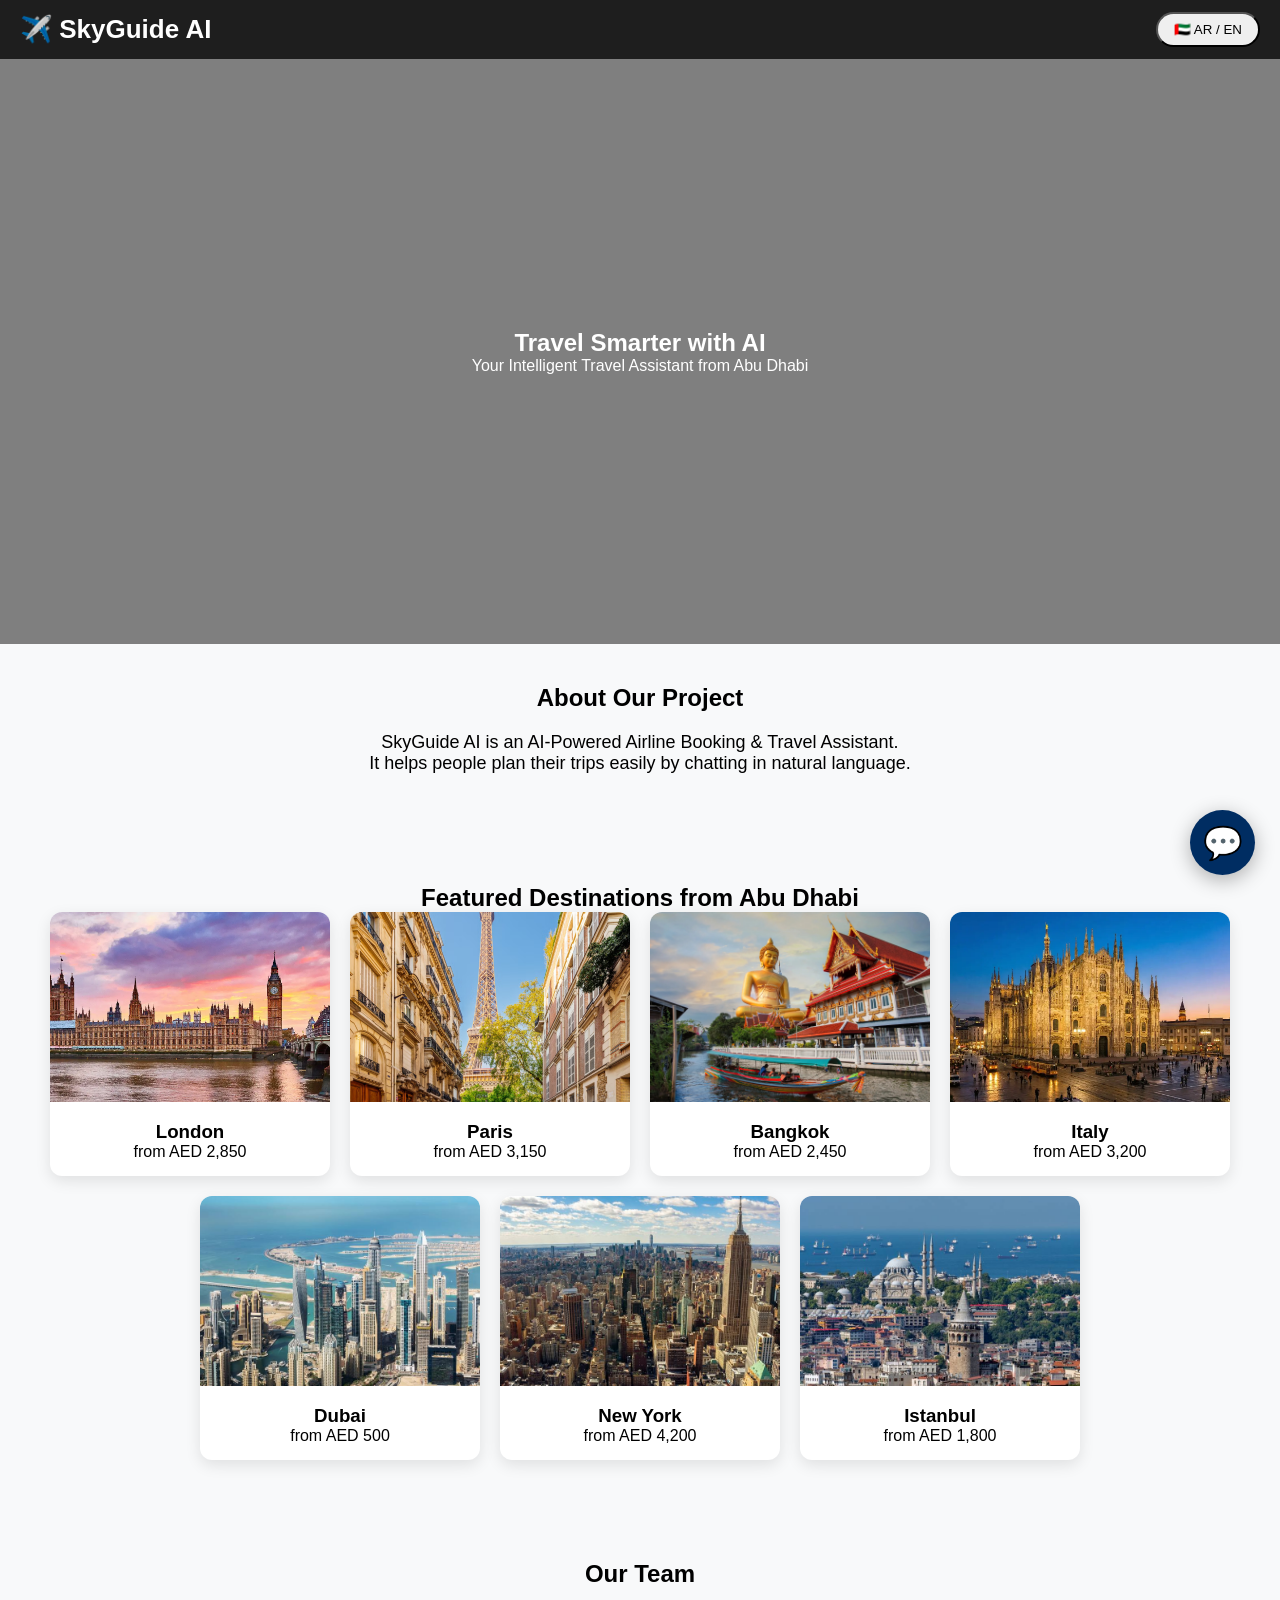
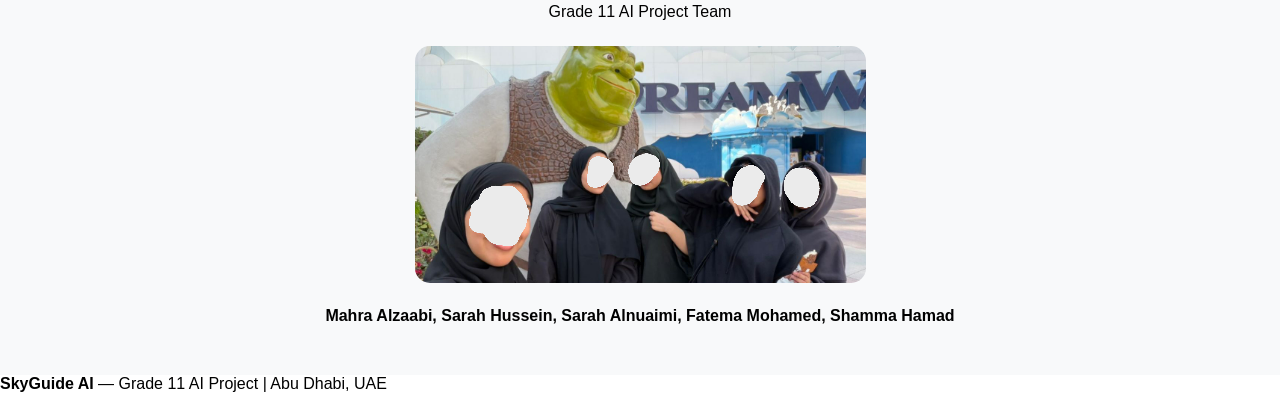
==== commit ced4b82a: "Update index.html" ====
--- a/index.html
+++ b/index.html
@@ -50,6 +50,82 @@
     }
     .card:hover { transform: scale(1.05); }
     .card img { width: 100%; height: 190px; object-fit: cover; }
+
+    /* Floating Chat Icon */
+    .chat-icon {
+      position: fixed;
+      bottom: 25px;
+      right: 25px;
+      width: 65px;
+      height: 65px;
+      background: #002d62;
+      color: white;
+      border-radius: 50%;
+      display: flex;
+      align-items: center;
+      justify-content: center;
+      font-size: 32px;
+      box-shadow: 0 5px 20px rgba(0,0,0,0.3);
+      cursor: pointer;
+      z-index: 999;
+    }
+
+    /* Chat Window */
+    .chat-container {
+      position: fixed;
+      bottom: 100px;
+      right: 25px;
+      width: 380px;
+      background: white;
+      border-radius: 16px;
+      box-shadow: 0 10px 30px rgba(0,0,0,0.3);
+      overflow: hidden;
+      z-index: 1000;
+      display: none;
+    }
+    .chat-header {
+      background: #002d62;
+      color: white;
+      padding: 12px 15px;
+      display: flex;
+      justify-content: space-between;
+      align-items: center;
+    }
+    .chat-body {
+      height: 420px;
+      overflow-y: auto;
+      padding: 15px;
+      background: #f0f2f5;
+    }
+    .message {
+      margin: 10px 0;
+      padding: 12px 16px;
+      border-radius: 18px;
+      max-width: 85%;
+    }
+    .ai { background: #e5e5ea; color: black; }
+    .user { background: #007aff; color: white; margin-left: auto; text-align: right; }
+
+    .chat-input {
+      padding: 12px;
+      background: white;
+      display: flex;
+      gap: 8px;
+    }
+    .chat-input input {
+      flex: 1;
+      padding: 12px 16px;
+      border: 1px solid #ccc;
+      border-radius: 25px;
+    }
+    .chat-input button {
+      padding: 0 24px;
+      background: #002d62;
+      color: white;
+      border: none;
+      border-radius: 25px;
+      cursor: pointer;
+    }
   </style>
 </head>
 <body>
@@ -77,34 +153,13 @@
   <section class="destinations">
     <h2>Featured Destinations from Abu Dhabi</h2>
     <div class="cards">
-      <div class="card" onclick="showInfo('london')">
-        <img src="lon2.webp" alt="London">
-        <div style="padding:15px;"><h3>London, UK</h3><p class="price">from AED 2,850</p></div>
-      </div>
-      <div class="card" onclick="showInfo('paris')">
-        <img src="par1.avif" alt="Paris">
-        <div style="padding:15px;"><h3>Paris, France</h3><p class="price">from AED 3,150</p></div>
-      </div>
-      <div class="card" onclick="showInfo('bangkok')">
-        <img src="thai.jpg" alt="Bangkok">
-        <div style="padding:15px;"><h3>Bangkok, Thailand</h3><p class="price">from AED 2,450</p></div>
-      </div>
-      <div class="card" onclick="showInfo('italy')">
-        <img src="dum1.webp" alt="Italy">
-        <div style="padding:15px;"><h3>Italy</h3><p class="price">from AED 3,200</p></div>
-      </div>
-      <div class="card" onclick="showInfo('dubai')">
-        <img src="dub1.jpg" alt="Dubai">
-        <div style="padding:15px;"><h3>Dubai, UAE</h3><p class="price">from AED 500</p></div>
-      </div>
-      <div class="card" onclick="showInfo('newyork')">
-        <img src="new1.jpg" alt="New York">
-        <div style="padding:15px;"><h3>New York, USA</h3><p class="price">from AED 4,200</p></div>
-      </div>
-      <div class="card" onclick="showInfo('istanbul')">
-        <img src="ist1.jpg" alt="Istanbul">
-        <div style="padding:15px;"><h3>Istanbul, Turkey</h3><p class="price">from AED 1,800</p></div>
-      </div>
+      <div class="card" onclick="showInfo('london')"><img src="lon2.webp" alt="London"><div style="padding:15px;"><h3>London</h3><p class="price">from AED 2,850</p></div></div>
+      <div class="card" onclick="showInfo('paris')"><img src="par1.avif" alt="Paris"><div style="padding:15px;"><h3>Paris</h3><p class="price">from AED 3,150</p></div></div>
+      <div class="card" onclick="showInfo('bangkok')"><img src="thai.jpg" alt="Bangkok"><div style="padding:15px;"><h3>Bangkok</h3><p class="price">from AED 2,450</p></div></div>
+      <div class="card" onclick="showInfo('italy')"><img src="dum1.webp" alt="Italy"><div style="padding:15px;"><h3>Italy</h3><p class="price">from AED 3,200</p></div></div>
+      <div class="card" onclick="showInfo('dubai')"><img src="dub1.jpg" alt="Dubai"><div style="padding:15px;"><h3>Dubai</h3><p class="price">from AED 500</p></div></div>
+      <div class="card" onclick="showInfo('newyork')"><img src="new1.jpg" alt="New York"><div style="padding:15px;"><h3>New York</h3><p class="price">from AED 4,200</p></div></div>
+      <div class="card" onclick="showInfo('istanbul')"><img src="ist1.jpg" alt="Istanbul"><div style="padding:15px;"><h3>Istanbul</h3><p class="price">from AED 1,800</p></div></div>
     </div>
   </section>
 
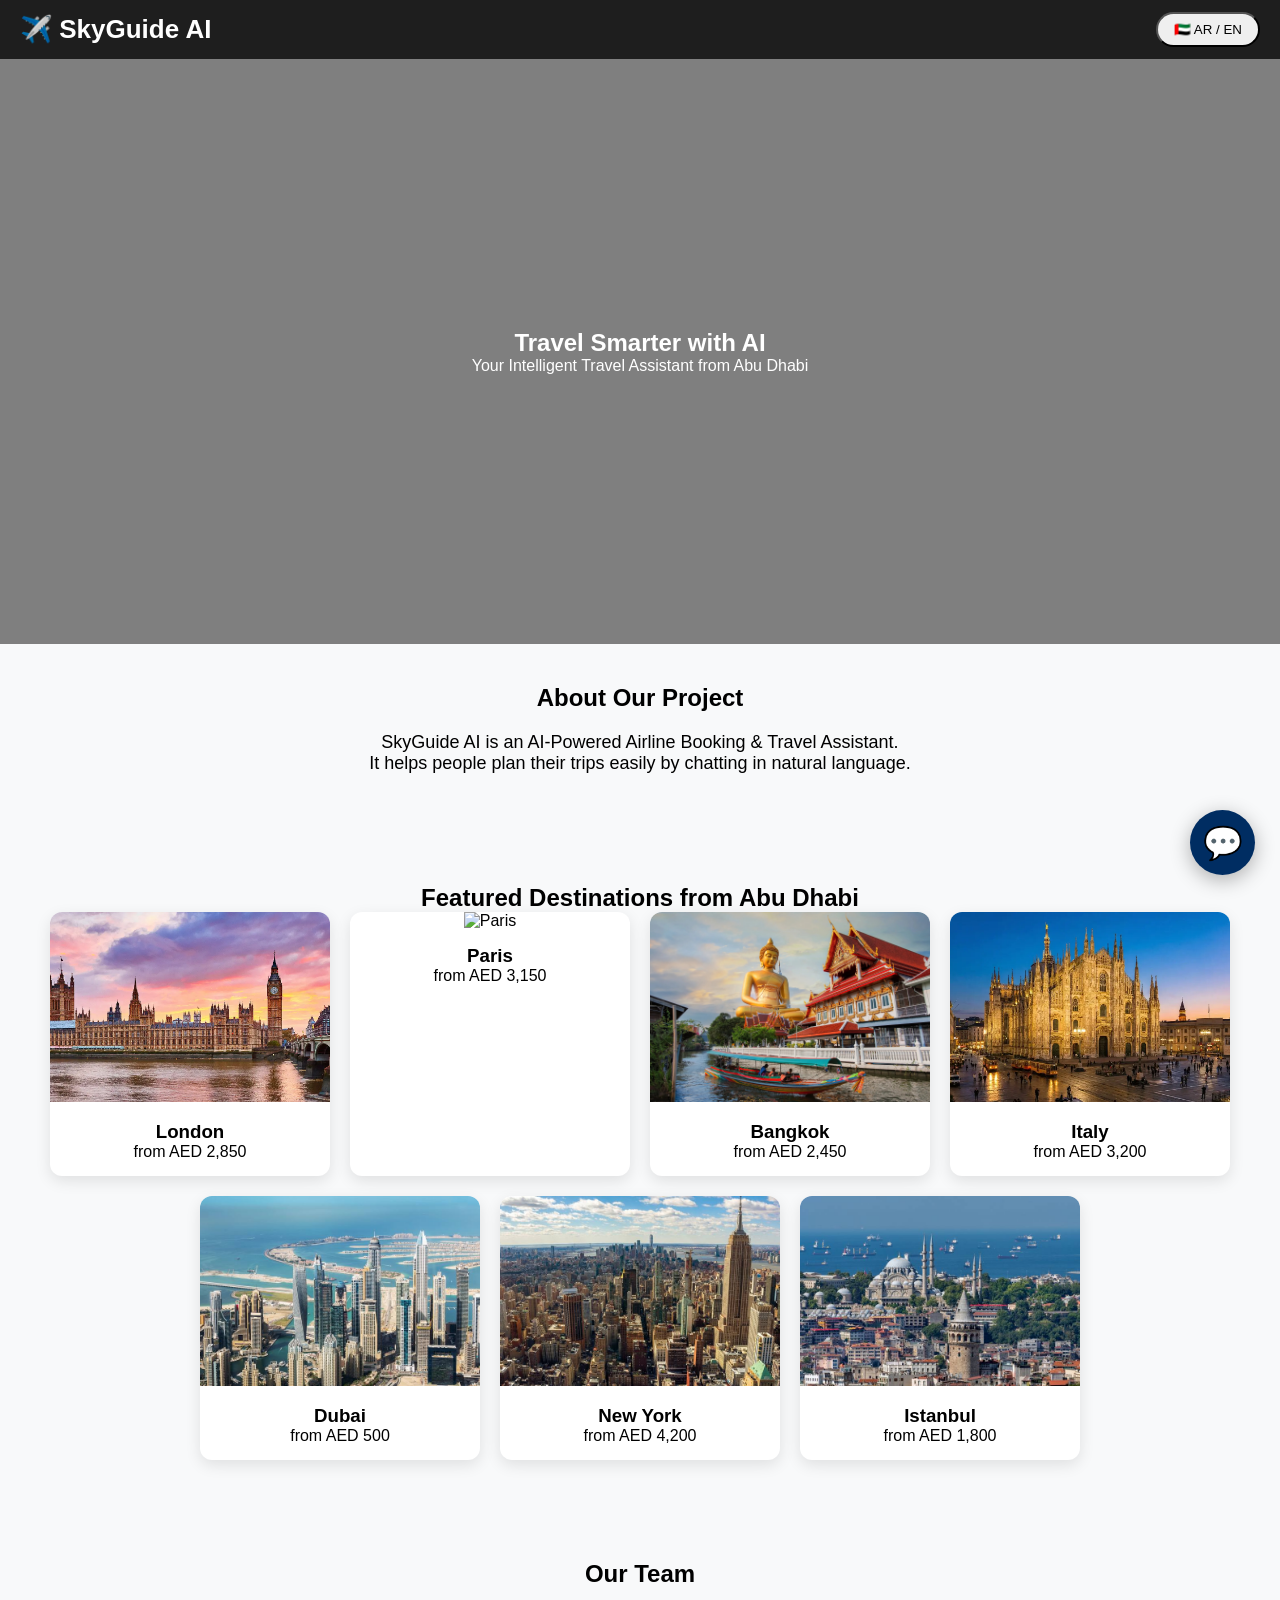
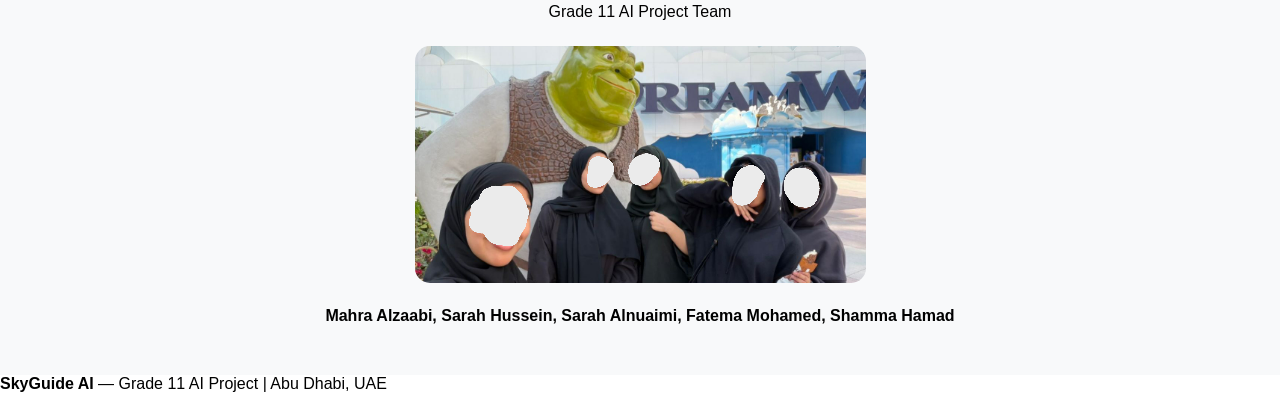
==== commit de964911: "Update index.html" ====
--- a/index.html
+++ b/index.html
@@ -154,7 +154,7 @@
     <h2>Featured Destinations from Abu Dhabi</h2>
     <div class="cards">
       <div class="card" onclick="showInfo('london')"><img src="lon2.webp" alt="London"><div style="padding:15px;"><h3>London</h3><p class="price">from AED 2,850</p></div></div>
-      <div class="card" onclick="showInfo('paris')"><img src="par1.avif" alt="Paris"><div style="padding:15px;"><h3>Paris</h3><p class="price">from AED 3,150</p></div></div>
+      <div class="card" onclick="showInfo('paris')"><img src="Paris.webp" alt="Paris"><div style="padding:15px;"><h3>Paris</h3><p class="price">from AED 3,150</p></div></div>
       <div class="card" onclick="showInfo('bangkok')"><img src="thai.jpg" alt="Bangkok"><div style="padding:15px;"><h3>Bangkok</h3><p class="price">from AED 2,450</p></div></div>
       <div class="card" onclick="showInfo('italy')"><img src="dum1.webp" alt="Italy"><div style="padding:15px;"><h3>Italy</h3><p class="price">from AED 3,200</p></div></div>
       <div class="card" onclick="showInfo('dubai')"><img src="dub1.jpg" alt="Dubai"><div style="padding:15px;"><h3>Dubai</h3><p class="price">from AED 500</p></div></div>
